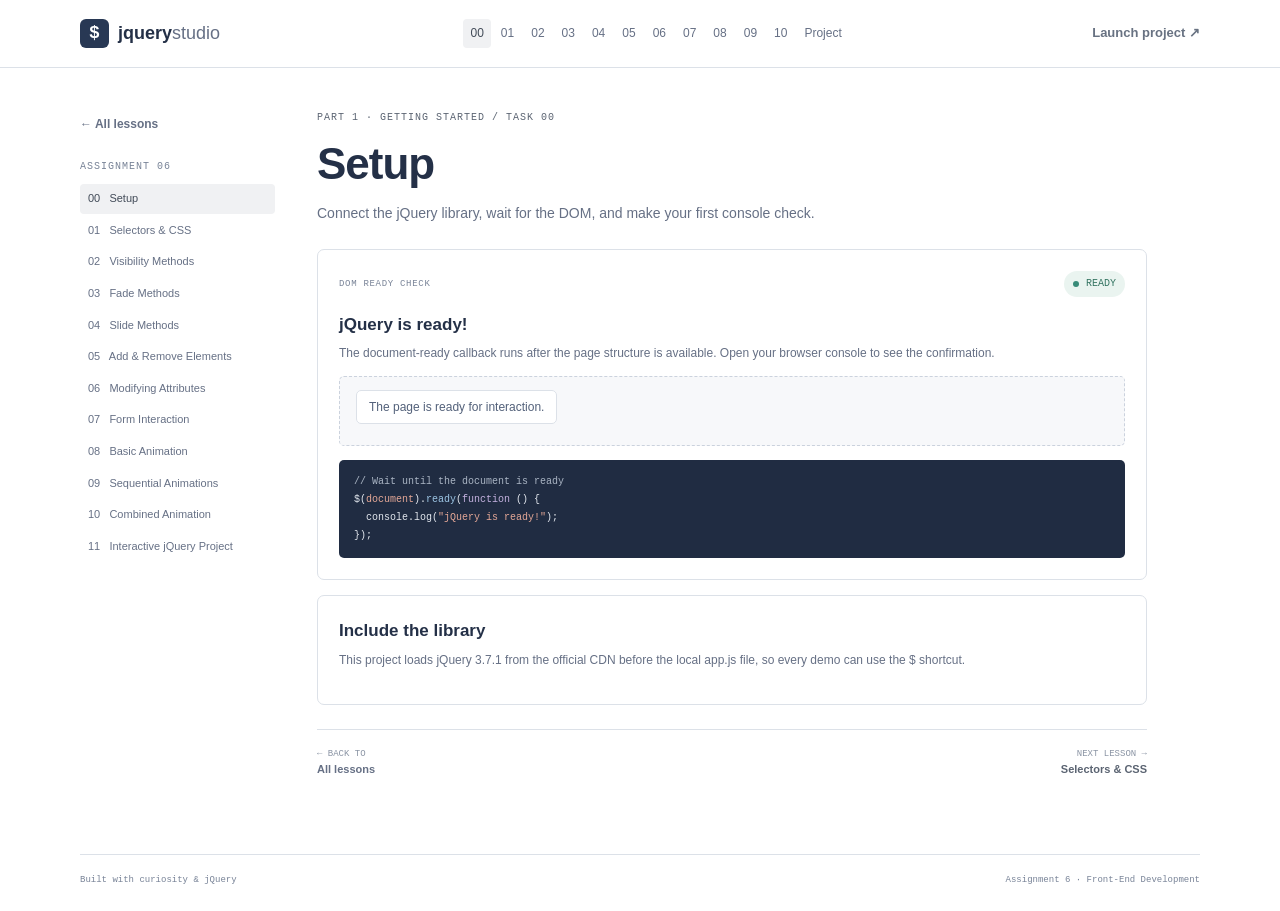
==== task.html @ 29f7f887 "DONE" ====
<!doctype html>
<html lang="en">
<head>
  <meta charset="utf-8">
  <meta name="viewport" content="width=device-width, initial-scale=1">
  <title>jQuery Lab | Assignment 6</title>
  <link rel="preconnect" href="https://fonts.googleapis.com">
  <link rel="preconnect" href="https://fonts.gstatic.com" crossorigin>
  <link href="https://fonts.googleapis.com/css2?family=DM+Mono:wght@400;500&family=DM+Sans:wght@400;500;600;700&family=Space+Grotesk:wght@500;600;700&display=swap" rel="stylesheet">
  <link rel="stylesheet" href="styles.css">
</head>
<body>
  <header class="site-header"><a class="brand" href="index.html"><span class="brand-mark">$</span><span>jquery<span class="brand-light">studio</span></span></a><nav class="main-nav" id="main-nav" aria-label="Assignment tasks"></nav><a class="header-cta" href="task.html?lesson=11">Launch project <span aria-hidden="true">↗</span></a></header>
  <main class="lesson-layout wrap"><aside class="lesson-rail"><a class="back-link" href="index.html">← All lessons</a><p class="eyebrow">ASSIGNMENT 06</p><div id="lesson-rail-nav"></div></aside><article class="lesson-content" id="lesson-view"></article></main>
  <footer class="site-footer wrap"><span>Built with curiosity & jQuery</span><span>Assignment 6 · Front-End Development</span></footer>
  <script src="https://code.jquery.com/jquery-3.7.1.min.js"></script>
  <script src="app.js"></script>
</body>
</html>
---- styles.css ----
:root {
    --ink: #243047; --muted: #667085; --paper: #ffffff; --soft: #f3f5f8; --line: #dce1e8; --blue: #4263a8; --cyan: #55b9a7;
}
* {
    box-sizing: border-box;
}
html {
    scroll-behavior: smooth;
}
body {
    margin: 0; background: var(--paper); color: var(--ink); font-family: Arial, Helvetica, sans-serif; font-size: 16px; line-height: 1.6;
}
a {
    color: inherit; text-decoration: none;
}
button,
input {
    font: inherit;
}
button {
    cursor: pointer;
}
.wrap {
    width: min(1120px, calc(100% - 40px)); margin: 0 auto;
}
.site-header {
    min-height: 68px; padding: 10px max(20px, calc((100vw - 1120px) / 2)); display: flex; align-items: center; justify-content: space-between; gap: 20px; background: #fff; border-bottom: 1px solid var(--line);
}
.brand {
    display: inline-flex; align-items: center; gap: 9px; font-weight: 700; font-size: 18px; white-space: nowrap;
}
.brand-mark {
    width: 29px; height: 29px; display: grid; place-items: center; border-radius: 6px; background: #283854; color: #fff; font-family: monospace;
}
.brand-light {
    color: var(--muted); font-weight: 400;
}
.main-nav {
    display: flex; align-items: center; gap: 3px;
}
.nav-link {
    padding: 5px 7px; border-radius: 4px; color: var(--muted); font-size: 12px;
}
.nav-link:hover,
.nav-link.active {
    background: #edf1f7; color: var(--blue);
}
.header-cta {
    color: var(--blue); font-size: 13px; font-weight: 700; white-space: nowrap;
}
.hero {
    min-height: 465px; display: grid; grid-template-columns: 1fr 1fr; align-items: center; gap: 35px; padding: 55px 0 65px;
}
.eyebrow,
.lesson-kicker {
    margin: 0 0 13px; color: #788397; font-family: monospace; font-size: 10px; letter-spacing: 1px;
}
.status-dot {
    display: inline-block; width: 7px; height: 7px; margin-right: 7px; border-radius: 50%; background: var(--cyan);
}
.hero h1 {
    margin: 0; font-size: clamp(48px, 6vw, 68px); line-height: 1.04; letter-spacing: -2px;
}
.accent {
    color: var(--blue);
}
.hero-lede {
    max-width: 470px; margin: 20px 0 25px; color: var(--muted); font-size: 16px;
}
.hero-actions {
    display: flex; align-items: center; flex-wrap: wrap; gap: 18px;
}
.button {
    display: inline-flex; align-items: center; justify-content: center; gap: 12px; padding: 10px 15px; border: 1px solid var(--blue); border-radius: 5px; font-size: 13px; font-weight: 700;
}
.button-primary {
    background: var(--blue); color: #fff;
}
.button-primary:hover {
    background: #344f88;
}
.button-light {
    background: #fff; color: var(--ink); border-color: #cbd2dd;
}
.text-link {
    color: var(--muted); font-size: 12px; font-weight: 700;
}
.text-link span {
    color: var(--blue);
}
.hero-meta {
    display: flex; align-items: center; gap: 12px; margin-top: 28px; color: #788397; font-family: monospace; font-size: 10px;
}
.meta-divider {
    width: 1px; height: 14px; background: var(--line);
}
.hero-art {
    display: grid; place-items: center; min-height: 300px; position: relative;
}
.orbit,
.float-note {
    display: none;
}
.code-card {
    width: min(390px, 92%); overflow: hidden; border: 1px solid #283854; border-radius: 8px; background: #202c42; color: #eef2f7;
}
.code-top {
    height: 37px; display: flex; align-items: center; gap: 6px; padding: 0 13px; border-bottom: 1px solid #ffffff20; color: #c5cede; font-family: monospace; font-size: 10px;
}
.code-top>span {
    width: 7px; height: 7px; border-radius: 50%; background: #d47c72;
}
.code-top>span:nth-child(2) {
    background: #c7a759;
}
.code-top>span:nth-child(3) {
    background: #69ae8a;
}
.code-top b {
    margin-left: auto; font-weight: 400;
}
.code-card pre {
    margin: 0; padding: 16px; font-family: monospace; font-size: 10px; line-height: 1.8; white-space: pre-wrap;
}
.code-muted {
    color: #91a0b8;
}
.code-purple {
    color: #c3b1df;
}
.code-green {
    color: #a4d2be;
}
.code-blue {
    color: #9dc6e5;
}
.code-yellow {
    color: #e9cf91;
}
.code-orange {
    color: #e5a897;
}
.code-footer {
    display: flex; justify-content: space-between; padding: 8px 13px; border-top: 1px solid #ffffff20; color: #b9c4d5; font-family: monospace; font-size: 9px;
}
.live-pill i {
    display: inline-block; width: 6px; height: 6px; margin-right: 5px; border-radius: 50%; background: var(--cyan);
}
.roadmap {
    padding: 30px 0 75px;
}
.section-heading {
    display: flex; justify-content: space-between; align-items: end; gap: 25px; margin-bottom: 22px;
}
.section-heading h2,
.project-banner h2 {
    margin: 0; font-size: 31px; line-height: 1.2; letter-spacing: -.7px;
}
.section-heading>p {
    max-width: 330px; margin: 0 0 4px; color: var(--muted); font-size: 13px;
}
.roadmap-grid {
    display: grid; grid-template-columns: repeat(4, 1fr); gap: 12px;
}
.roadmap-card {
    min-height: 145px; padding: 15px; border: 1px solid var(--line); border-radius: 7px; background: #fff;
}
.roadmap-card:hover {
    border-color: #9aaac5; background: #fafbfd;
}
.card-top {
    display: flex; align-items: center; justify-content: space-between;
}
.card-number {
    color: #788397; font-family: monospace; font-size: 10px;
}
.card-icon {
    width: 28px; height: 28px; display: grid; place-items: center; border-radius: 5px; background: #eef1f6; color: var(--blue);
}
.roadmap-card h3 {
    margin: 10px 0 4px; font-size: 15px;
}
.roadmap-card p {
    margin: 0; color: var(--muted); font-size: 11px;
}
.card-arrow {
    float: right; color: var(--blue); font-size: 12px;
}
.project-banner {
    display: flex; align-items: center; justify-content: space-between; gap: 20px; margin-bottom: 55px; padding: 28px 32px; border-radius: 8px; background: #283854; color: #fff;
}
.project-banner:after {
    display: none;
}
.project-banner .eyebrow {
    color: #c5cede;
}
.project-banner h2 {
    font-size: 27px;
}
.project-banner p:not(.eyebrow) {
    margin: 7px 0 0; color: #d0d7e2; font-size: 13px;
}
.site-footer {
    display: flex; justify-content: space-between; gap: 12px; padding: 18px 0 24px; border-top: 1px solid var(--line); color: #788397; font-family: monospace; font-size: 9px;
}
.lesson-layout {
    display: grid; grid-template-columns: 195px minmax(0, 1fr); gap: 42px; min-height: calc(100vh - 150px); padding: 42px 0 75px;
}
.lesson-rail {
    position: sticky; top: 20px; align-self: start;
}
.back-link {
    display: inline-block; margin-bottom: 25px; color: var(--muted); font-size: 12px; font-weight: 700;
}
.lesson-rail .eyebrow {
    margin-bottom: 9px;
}
.rail-link {
    display: block; margin: 2px 0; padding: 6px 8px; border-radius: 4px; color: var(--muted); font-size: 11px;
}
.rail-link.active,
.rail-link:hover {
    background: #edf1f7; color: var(--blue);
}
.lesson-content {
    max-width: 830px;
}
.lesson-kicker {
    color: var(--blue);
}
.lesson-title {
    margin: 0; font-size: clamp(32px, 4vw, 44px); line-height: 1.15; letter-spacing: -1px;
}
.lesson-intro {
    max-width: 650px; margin: 12px 0 25px; color: var(--muted); font-size: 14px;
}
.lab-card,
.concept-card {
    margin-bottom: 15px; padding: 21px; border: 1px solid var(--line); border-radius: 7px; background: #fff;
}
.lab-header {
    display: flex; align-items: center; justify-content: space-between; gap: 12px; margin-bottom: 14px;
}
.lab-label {
    color: #788397; font-family: monospace; font-size: 9px; letter-spacing: .7px;
}
.lab-card h3,
.concept-card h3 {
    margin: 0 0 6px; font-size: 17px;
}
.lab-card p,
.concept-card p {
    margin: 0 0 13px; color: var(--muted); font-size: 12px;
}
.control-row {
    display: flex; flex-wrap: wrap; gap: 8px; margin: 13px 0;
}
.demo-button {
    padding: 8px 12px; border: 1px solid var(--blue); border-radius: 4px; background: var(--blue); color: #fff; font-size: 11px; font-weight: 700;
}
.demo-button:hover {
    background: #344f88;
}
.demo-button.secondary {
    border-color: #cbd2dd; background: #f3f5f8; color: var(--ink);
}
.demo-button.secondary:hover {
    background: #e7ebf1;
}
.demo-button.coral {
    border-color: #ba685e; background: #ba685e;
}
.demo-button.mint {
    border-color: #388b78; background: #388b78;
}
.demo-surface {
    min-height: 70px; margin-top: 11px; padding: 16px; border: 1px dashed #cbd2dd; border-radius: 5px; background: #f7f8fa;
}
.demo-output {
    min-height: 22px; margin-top: 9px; color: var(--muted); font-family: monospace; font-size: 10px;
}
.sample-row {
    display: flex; flex-wrap: wrap; align-items: center; gap: 9px;
}
.sample-chip {
    padding: 9px 12px; border: 1px solid var(--line); border-radius: 5px; background: #fff; color: #53617a; font-size: 12px;
}
.sample-chip.highlight {
    border-color: #bcc9dc; background: #edf1f7; color: var(--blue);
}
.code-snippet {
    margin-top: 14px; padding: 13px 15px; overflow: auto; border-radius: 5px; background: #202c42; color: #e3e8ef; font-family: monospace; font-size: 10px; line-height: 1.8;
}
.code-snippet .comment {
    color: #aab5c4;
}
.code-snippet .keyword {
    color: #c3b1df;
}
.code-snippet .string {
    color: #e5a897;
}

.code-snippet .method {
    color: #9dc6e5;
}

.lesson-pagination {
    display: flex; justify-content: space-between; align-items: center; gap: 15px; margin-top: 24px; padding-top: 17px; border-top: 1px solid var(--line);
}

.page-step {
    color: var(--muted); font-size: 11px; font-weight: 700;
}

.page-step span {
    display: block; color: #8993a3; font-family: monospace; font-size: 9px; font-weight: 400;
}

.page-step.next {
    color: var(--blue); text-align: right;
}

.image-demo {
    display: block; width: 100%; height: 175px; border-radius: 5px; object-fit: cover;
}

.gallery-grid {
    display: grid; grid-template-columns: repeat(3, 1fr); gap: 10px;
}

.gallery-tile {
    position: relative; overflow: hidden; margin: 0; border-radius: 5px; background: #e8ecf2; cursor: pointer;
}

.gallery-tile img {
    display: block; width: 100%; height: 170px; object-fit: cover;
}

.gallery-caption {
    position: absolute; right: 0; bottom: 0; left: 0; padding: 20px 10px 8px; background: linear-gradient(transparent, #182236d9); color: #fff; font-size: 10px; font-weight: 700;
}

.lightbox {
    position: fixed; inset: 0; z-index: 50; display: grid; place-items: center; padding: 25px; background: #182236e8;
}

.lightbox img {
    max-width: min(900px, 92vw); max-height: 82vh; border-radius: 6px;
}

.lightbox-close {
    position: absolute; top: 20px; right: 24px; width: 38px; height: 38px; border: 0; border-radius: 50%; background: #fff; color: var(--ink); font-size: 22px;
}

.text-input {
    width: 100%; max-width: 340px; padding: 9px 10px; border: 1px solid #cbd2dd; border-radius: 4px; background: #fff; font-size: 12px;
}

.text-input:focus {
    border-color: var(--blue); outline: 2px solid #4263a822;
}

.input-label {
    display: block; margin-bottom: 4px; color: var(--muted); font-size: 10px;
}

.field {
    margin-bottom: 11px;
}

.demo-list {
    margin: 0; padding: 0; list-style: none;
}

.demo-list li {
    display: flex; justify-content: space-between; padding: 9px 11px; border-top: 1px solid var(--line); color: #53617a; font-size: 12px;
}

.remove-item {
    border: 0; background: transparent; color: #a44c43; font-weight: 700;
}

.slide-panel {
    padding: 17px; border-radius: 5px; background: #edf1f7; color: #53617a; font-size: 12px;
}

.anim-stage {
    position: relative; height: 220px; overflow: hidden; border-radius: 5px; background: #f0f2f5;
}

.anim-box {
    position: absolute; top: 25px; left: 25px; width: 62px; height: 62px; border-radius: 6px; background: #5475b8;
}

.ready-badge {
    display: inline-flex; align-items: center; gap: 7px; padding: 5px 9px; border-radius: 20px; background: #eaf4f0; color: #347461; font-family: monospace; font-size: 10px;
}

.ready-badge i {
    width: 6px; height: 6px; border-radius: 50%; background: #388b78;
}

.hint {
    margin-top: 12px; padding: 10px 12px; border-left: 3px solid var(--cyan); background: #f7f8fa; color: var(--muted); font-size: 11px;
}

@media (max-width: 900px) {
    .main-nav {
        gap: 0; }

    .nav-link {
        padding: 5px; font-size: 10px; }

    .roadmap-grid {
        grid-template-columns: repeat(3, 1fr); }

    .lesson-layout {
        gap: 25px; }
}

@media (max-width: 700px) {
    .wrap {
        width: calc(100% - 32px); }

    .site-header {
        min-height: 62px; padding: 9px 16px; }

    .main-nav {
        display: none; }

    .hero {
        grid-template-columns: 1fr; padding: 42px 0 50px; }

    .hero h1 {
        font-size: 52px; }

    .hero-art {
        min-height: 250px; }

    .section-heading {
        display: block; }

    .section-heading h2 {
        font-size: 28px; }

    .section-heading>p {
        margin-top: 10px; }

    .roadmap-grid {
        grid-template-columns: repeat(2, 1fr); gap: 9px; }

    .roadmap-card {
        min-height: 135px; padding: 12px; }

    .project-banner {
        align-items: flex-start; flex-direction: column; padding: 23px; }

    .site-footer {
        flex-direction: column; }

    .lesson-layout {
        grid-template-columns: 1fr; gap: 18px; padding-top: 25px; }

    .lesson-rail {
        position: static; }

    .lesson-rail #lesson-rail-nav {
        display: flex; gap: 3px; overflow-x: auto; }

    .rail-link {
        white-space: nowrap; }

    .back-link {
        margin-bottom: 12px; }

    .lesson-rail .eyebrow {
        margin-bottom: 4px; }

    .lesson-title {
        font-size: 35px; }

    .lab-card,
    .concept-card {
        padding: 16px; }

    .gallery-grid {
        grid-template-columns: repeat(2, 1fr); }

    .gallery-tile img {
        height: 140px; }
}

@media (max-width: 410px) {

    .roadmap-grid,
    .gallery-grid {
        grid-template-columns: 1fr; }

    .hero h1 {
        font-size: 46px; }

    .gallery-tile img {
        height: 190px; }
}

/* Keep the colors simple and low contrast. */
:root {
    --blue: #5b6472; --cyan: #81938a;
}

.accent {
    color: var(--ink);
}

.hero h1 {
    font-size: clamp(46px, 5.5vw, 60px); letter-spacing: -1px;
}

.section-heading h2,
.project-banner h2 {
    letter-spacing: 0;
}

.header-cta,
.text-link span,
.card-arrow {
    color: #687282;
}

.nav-link:hover,
.nav-link.active,
.rail-link.active,
.rail-link:hover {
    background: #f0f1f3; color: #424b58;
}

.roadmap-card {
    border-radius: 4px; background: #fafafa;
}

.roadmap-card:hover {
    border-color: #c5cad1; background: #f5f6f7;
}

.card-icon {
    border-radius: 4px; background: #eceef1; color: #616a77;
}

.project-banner {
    border-radius: 5px; background: #4a515b;
}

.button,
.demo-button {
    border-radius: 4px;
}
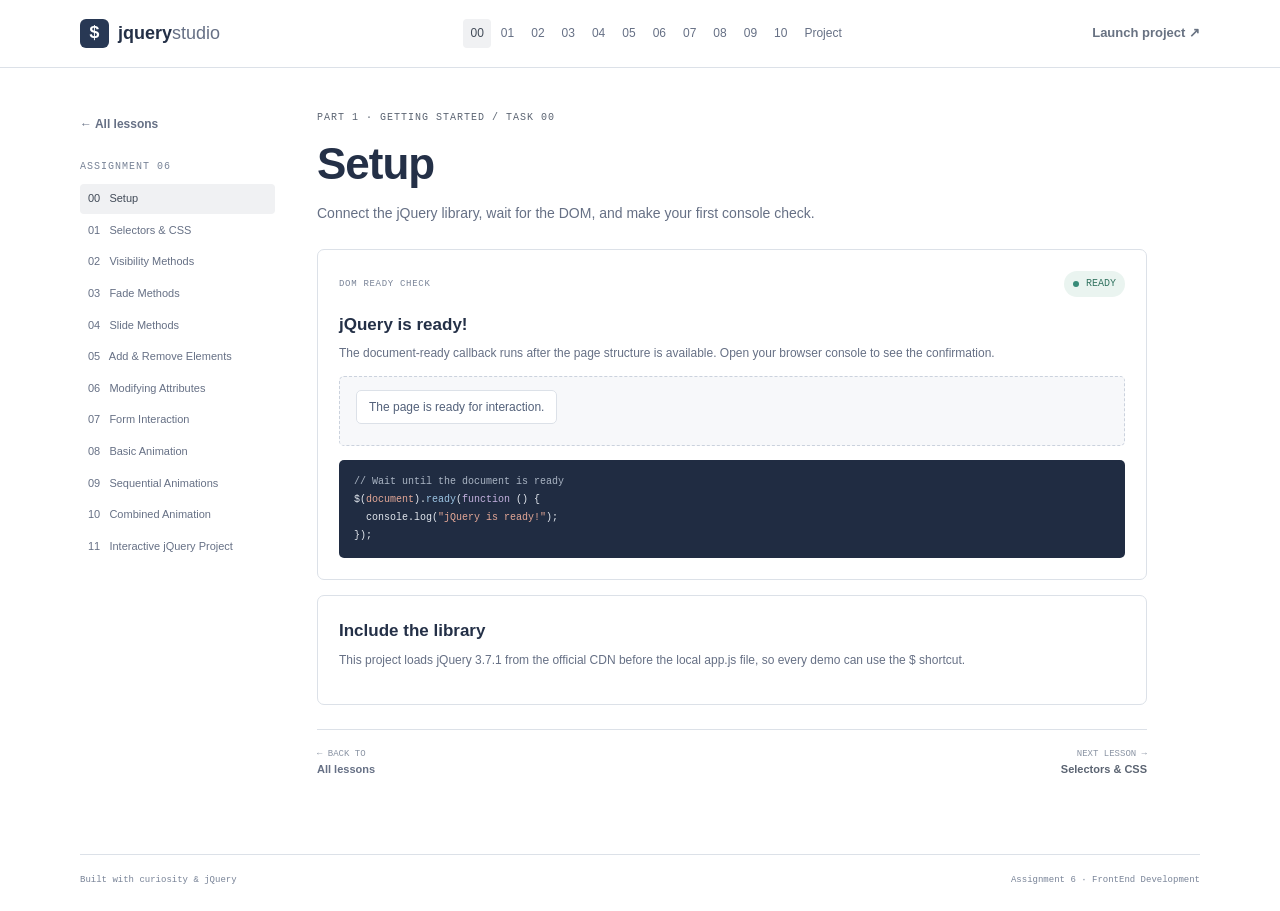
==== commit b3b24e5a: "modified" ====
--- a/task.html
+++ b/task.html
@@ -12,7 +12,7 @@
 <body>
   <header class="site-header"><a class="brand" href="index.html"><span class="brand-mark">$</span><span>jquery<span class="brand-light">studio</span></span></a><nav class="main-nav" id="main-nav" aria-label="Assignment tasks"></nav><a class="header-cta" href="task.html?lesson=11">Launch project <span aria-hidden="true">↗</span></a></header>
   <main class="lesson-layout wrap"><aside class="lesson-rail"><a class="back-link" href="index.html">← All lessons</a><p class="eyebrow">ASSIGNMENT 06</p><div id="lesson-rail-nav"></div></aside><article class="lesson-content" id="lesson-view"></article></main>
-  <footer class="site-footer wrap"><span>Built with curiosity & jQuery</span><span>Assignment 6 · Front-End Development</span></footer>
+  <footer class="site-footer wrap"><span>Built with curiosity & jQuery</span><span>Assignment 6 · FrontEnd Development</span></footer>
   <script src="https://code.jquery.com/jquery-3.7.1.min.js"></script>
   <script src="app.js"></script>
 </body>
--- a/styles.css
+++ b/styles.css
@@ -126,7 +126,7 @@
     color: #91a0b8;
 }
 .code-purple {
-    color: #c3b1df;
+    color: #603d97;
 }
 .code-green {
     color: #a4d2be;
